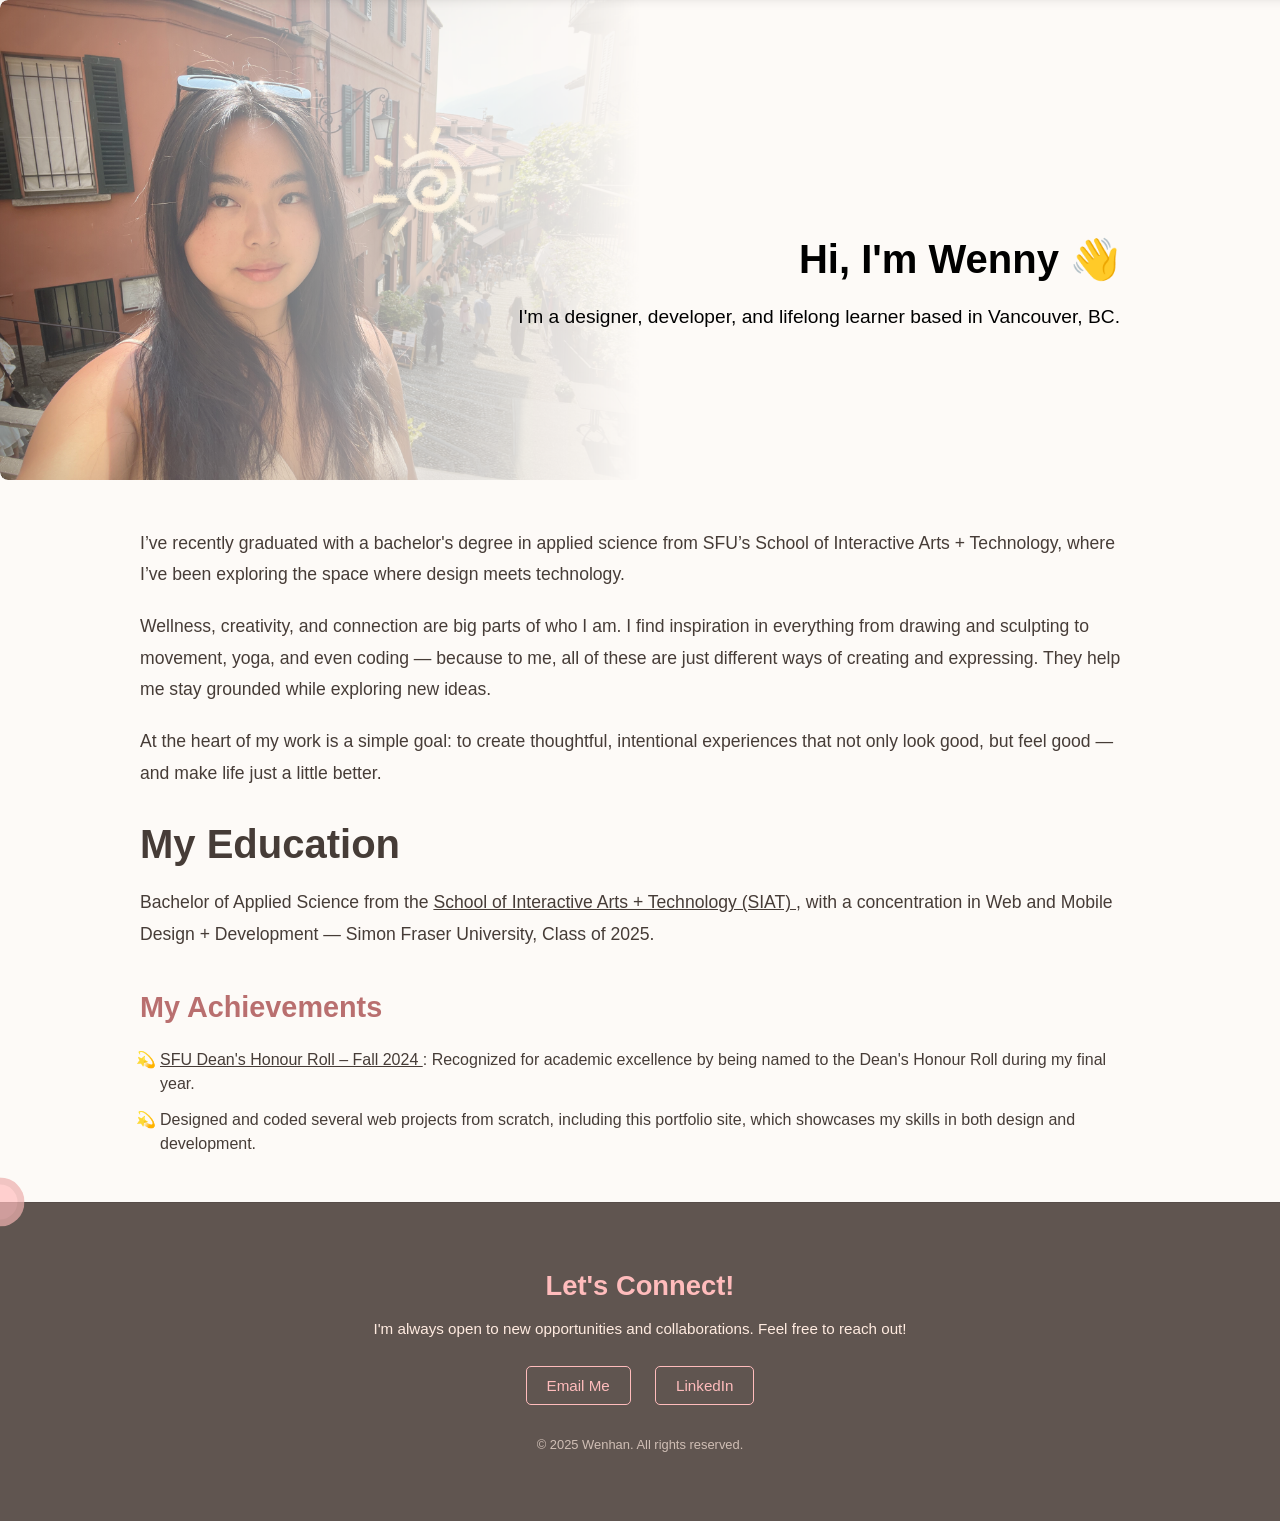
==== about.html @ f02eb731 "Update about.html" ====
<!DOCTYPE html>
<html lang="en">
<head>
    <meta charset="UTF-8">
    <meta name="viewport" content="width=device-width, initial-scale=1.0">
    <title>About Me</title>
    <link rel="stylesheet" href="styles.css">
</head>
<body>
    <header id="main-header">
        <nav>
            <ul>
                <li><a href="index.html">Home</a></li>
                <li><a href="index.html#creative-projects">Creative + UX</a></li>
                <li><a href="index.html#technical-projects">Dev + AI</a></li>
                <li><a href="about.html">About</a></li>
            </ul>
        </nav>
    </header>
<div class="about-header">
            <!-- <div class="about-photo">
                <img src="images/about1.png" alt="Wenny's Photo" class="profile-photo">
            </div> -->

            <div class="slideshow">
                <img src="images/about1.png" alt="Slide 1" class="active" />
                <img src="images/about2.jpg" alt="Slide 2" />
                <img src="images/about5.png" alt="Slide 3" />
                <img src="images/about3.jpg" alt="Slide 4" />
                <img src="images/about4.jpg" alt="Slide 5" />
                <img src="images/about6.jpg" alt="Slide 6" />
                <img src="images/about7.jpg" alt="Slide 7" />
                <img src="images/about8.jpg" alt="Slide 8" />
                <img src="images/aboutImg1.jpg" alt="Slide 9" />

            </div>

        <div class="about-intro">
            <h1>Hi, I'm Wenny 👋</h1>
            <p>
                I'm a designer, developer, and lifelong learner based in Vancouver, BC.
            </p>
        </div>

        </div>








    <section class="about-section">
        

        
  <div class="about-container">
    
    
    <p>
      I’ve recently graduated with a bachelor's degree in applied science from SFU’s School of Interactive Arts + Technology, where I’ve been exploring the space where design meets technology.
    </p>

    <p>
      Wellness, creativity, and connection are big parts of who I am. I find inspiration in everything from drawing and sculpting to movement, yoga, and even coding — because to me, all of these are just different ways of creating and expressing. They help me stay grounded while exploring new ideas.
    </p>

    <p>
      At the heart of my work is a simple goal: to create thoughtful, intentional experiences that not only look good, but feel good — and make life just a little better.
    </p>
  </div>
  
  <div class="about-container">
    <h1>My Education</h1>
    <p>Bachelor of Applied Science from the 
        <a href="https://www.sfu.ca/siat.html" target="_blank">
            School of Interactive Arts + Technology (SIAT)
        </a>, with a concentration in Web and Mobile Design + Development — 
        Simon Fraser University, Class of 2025.
    </p>

    <h2>My Achievements</h2>
    <ul>
        <li>
            <a href="https://www.sfu.ca/students/honour-rolls/deans-honour-roll/fall-2024.html" target="_blank">
                SFU Dean's Honour Roll – Fall 2024
            </a>: 
            Recognized for academic excellence by being named to the Dean's Honour Roll during my final year.
        </li>
    
    <li>
         Designed and coded several web projects from scratch, including this portfolio site, which showcases my skills in both design and development.
    </li>
    </ul>
</div>
</section>


    <div id="circularcursor"></div>


<script>
  document.addEventListener('DOMContentLoaded', () => {
    const slides = document.querySelectorAll('.slideshow img');
    let current = 0;

    function showSlide(index) {
      slides.forEach((slide, i) => {
        slide.classList.toggle('active', i === index);
      });
    }

    function nextSlide() {
      current = (current + 1) % slides.length;
      showSlide(current);
    }

    showSlide(current);
    setInterval(nextSlide, 3000);
  });
</script>


    <script src="script.js"></script>


    
</body>

<footer id="contact"> <div class="footer-content">
            <h3>Let's Connect!</h3>
            <p>I'm always open to new opportunities and collaborations. Feel free to reach out!</p>
            <div class="contact-links">
                <a href="https://mail.google.com/mail/?view=cm&to=wenhanmiao3@gmail.com" class="footer-link" target="_blank">Email Me</a>
                <a href="https://www.linkedin.com/in/w3nhan/" target="_blank" class="footer-link">LinkedIn</a>
                </div>
            <p class="copyright">&copy; 2025 Wenhan. All rights reserved.</p>
        </div>
    </footer>

    <script src="script.js"></script>

    
</body>
</html>
---- styles.css ----
/* styles.css */

/* Global Styles     */


body {
  margin: 0;
  /* cursor: url('customComp/Normal1.cur'), auto; -  Commented out custom cursor */
  cursor: none; /* Hides default cursor */
  background-color: #fdfaf7;
  font-family: 'Inter', sans-serif;
  
}

a {
  color: rgb(255, 188, 188);
  text-decoration: none; 
  transition: color 0.1s ease-in-out; 
}

a:hover {
  text-decoration: none; 
  cursor: none; 
}

/* Header & Navigation     */


header {
  background-color: rgba(96, 85, 80, 0.8);
  color: rgb(255, 188, 188);
  padding: 16px;
  position: fixed;
  top: -80px; /* Initially hidden above the viewport */
  left: 0;
  width: 100%;
  z-index: 10;
  transition: top 0.3s ease-in-out, background-color 0.3s ease-in-out; 
  box-shadow: 0 4px 15px rgba(0, 0, 0, 0.3); 
  z-index: 5000;
}

header:hover {
  background-color: rgb(96, 85, 80);
}

.nav-visible {
  top: 0; /* Show the nav */
}

nav ul {
  list-style: none;
  padding: 0;
  margin: 0;
  display: flex;
  justify-content: center;
  align-items: center; 
  flex-wrap: wrap; 
}

nav ul li {
  margin: 0 15px; /* Adjust spacing between items */
}

nav ul li a {
  color: inherit; /* Inherit color from header */
  font-weight: 500; 
  font-size: 1.1em; 
  padding: 8px 12px;
  border-radius: 5px;
  transition: color 0.3s ease-in-out, background-color 0.3s ease-in-out, transform 0.2s ease-out; /* Smooth transition for hover effects */
  display: block; /* Make the whole area clickable */
}

nav ul li a:hover {
  color: rgb(255, 235, 224);
  transform: translateY(-2px); /* Slight lift effect */
}


/* Custom Cursor     */


#circularcursor {
  background-color: rgba(255, 188, 188, 0.7);
  border: 7px solid rgba(99, 78, 69, 0.085);
  height: 35px;
  width: 35px;
  border-radius: 50%;
  position: fixed;
  z-index: 9999;
  pointer-events: none; /* Ensures the cursor doesn't interfere with clicks */
  transform: translate(-50%, -50%); /* Center the cursor */
  transition: width 0.1s ease-out, height 0.1s ease-out, border-color 0.1s ease-out; /* Smooth transition for hover effects */
}


/* Profile Image Section   */

.profile-image-container {
  position: relative;
  width: auto;
  max-width: 650px;
  height: 560px;
  overflow: hidden;
  margin: auto;
  opacity: 0; /* Initially hidden */
  animation: fadeIn 1s ease-out 0.5s forwards; /* Apply fade-in animation */
}

@keyframes fadeIn {
  to {
    opacity: 1;
  }
}

.profile-image,
.profile-image-left,
.profile-image-right {
  position: absolute;
  top: 0; /* Anchor to the top */
  left: 0;
  width: 100%;
  height: auto;
  pointer-events: none;
  transition: opacity 0.2s ease-in-out; /* Slight transition for smoothness */
}

.profile-image {
  opacity: 1; /* Initially visible */
  z-index: 2;
  bottom: auto; /* Override any bottom positioning */
}

.profile-image-left,
.profile-image-right {
  opacity: 0; /* Initially hidden */
  z-index: 3; /* Above the main image */
}



/* Swap image on hover of .hand-left/right */
.hand-left:hover + .profile-image-left,
.hand-right:hover + .profile-image-right {
  opacity: 1; /* Fade in the swapped image */
}

.hand-left:hover ~ .profile-image,
.hand-right:hover ~ .profile-image {
  opacity: 0; /* Fade out the original image */
}


/* Background Overlay    */


.background-overlay {
  position: relative; /* instead of absolute */
  width: 100%;
  min-height: 100vh; /* this ensures it's at least full height of screen */
  background: radial-gradient(circle at center, rgb(255, 235, 224), rgb(248, 245, 242));
  z-index: 1;
  padding-top: 3rem;
  padding-bottom: 3rem;
}


.hand-left,
.hand-right {
  position: absolute;
  width: 26%; 
  height: auto;
  aspect-ratio: 1 / 1; 
  cursor: pointer;
  z-index: 3;
}

.hand-left {
  left: 15%;
  top: 55%; 
}

.hand-right {
  left: 62%; 
  top: 55%; 
}

/* Make entire hand areas clickable */
.hand-left a,
.hand-right a {
  display: block;
  width: 100%;
  height: 100%;
  text-decoration: none;
  color: transparent;
  z-index: 5;
  position: relative;
  /* cursor: url('customComp/unnamed.cur'), auto; - Commented out custom cursor */
}

/* Hand Glow Effects    */


/* Keyframes for the subtle pulse animation */
@keyframes pulse-cue-animation {
    0% {
        transform: scale(0.8);
        opacity: 0; /* Start slightly visible */
        background-color: rgb(70, 60, 55); /*darker colour transition to give more of a visual depth */

    }
    50% {
        transform: scale(1.3); /* larger */
        opacity: 0.85; /* More visible */
        background-color: #ebe6c3;
    }
    100% {
        transform: scale(1);
        opacity: 0;
        background-color: rgb(70, 60, 55);

    }
}

.hand-left-glow-front,
.hand-right-glow-front {
    opacity: 0; 
    transition: opacity 0.3s ease-in-out, transform 0.2s ease; 
}

.hand-left-glow-front.pulse-cue,
.hand-right-glow-front.pulse-cue {
    animation: pulse-cue-animation 2.5s infinite ease-in-out; /* Apply the animation */
}

.hand-left:hover ~ .hand-left-glow-front,
.hand-right:hover ~ .hand-right-glow-front {
    opacity: 1; 
    animation: none; 
    transform: scale(1); /* Reset scale from animation */
}

/* Ensure animation is disabled on small screens */
@media (max-width: 630px) {
    .hand-left-glow-front,
    .hand-right-glow-front {
        animation: none !important; /* Disable animation */
        opacity: 0 !important; 
    }
}

.hand-left-glow-back,
.hand-left-glow-front,
.hand-right-glow-back,
.hand-right-glow-front {
  position: absolute;
  border-radius: 50%;
  opacity: 0;
  transition: opacity 0.3s ease-in-out;
  pointer-events: none;
}

.hand-left-glow-back {
  left: calc(15% - 4%);
  top: calc(52% - 4%); 
  width: 44%;
  height: 44%; 
  background-color: rgba(255, 223, 223, 0.386);
  filter: blur(calc(24vw / 16)); 
  z-index: 0;
}

.hand-left-glow-front {
  left: 25%;
  top: 62%;
  width: 16%; 
  height: 16%;
  background-color: rgb(255, 252, 241);
  filter: blur(calc(50vw / 20)); 
  z-index: 4;
}

.hand-right-glow-back {
  left: calc(52% - 4%); 
  top: calc(52% - 4%);
  width: 44%; 
  height: 44%; 
  background-color: rgba(255, 253, 130, 0.386);
  filter: blur(calc(24vw / 16)); 
  z-index: 0;
}

.hand-right-glow-front {
  left: 62%;
  top: 62%;
  width: 16%; /* Percentage of container width */
  height: 16%; /* Percentage of container width */
  background-color:rgb(255, 252, 241);
  filter: blur(calc(50vw / 20)); /* Scale blur with viewport width */
  z-index: 4;
}



/* Show glow on hover */
.hand-left:hover ~ .hand-left-glow-back,
.hand-left:hover ~ .hand-left-glow-front,
.hand-right:hover ~ .hand-right-glow-back,
.hand-right:hover ~ .hand-right-glow-front {
  opacity: 1;
}

/* Disable hover effects on smaller screens */
@media (max-width: 630px) {

  .hand-left:hover ~ .hand-left-glow-back,
  .hand-left:hover ~ .hand-left-glow-front,
  .hand-right:hover ~ .hand-right-glow-back,
  .hand-right:hover ~ .hand-right-glow-front {
    opacity: 0 !important;
    pointer-events: none !important;
  }

  .hand-left a,
  .hand-right a {
    display: none !important;
  }

  .hand-left,
  .hand-right {
    display: none !important;
  }

  .profile-image-left,
  .profile-image-right {
    display: none !important;
  }
}


/* Intro Text & Content  */


.intro-text {
  font-size: 1.5rem;
  text-align: center;
  margin: 20px;
  color: rgb(120, 107, 100);
}

.intro-text a {
  color:  rgb(120, 107, 100);
  transition: color 0.3s ease, text-shadow 0.3s ease;
}

.intro-text a:hover {
  color: rgb(96, 85, 80);
    text-shadow: rgba(150, 135, 128, 0.471) 0px -10px, rgb(255, 241, 173) 0px 0px 5px;

}

.dev-link {
  transition: color 0.3s ease, text-shadow 0.3s ease;
}

.dev-link.hovered {
    color:rgb(96, 85, 80);

    text-shadow: rgba(150, 135, 128, 0.471) 0px -10px, rgb(255, 241, 173) 0px 0px 5px;


}


.container {
  padding: 20px;
  line-height: 1.6;
}


/* Skills Section      */


.skills-section {
  padding: 40px 0;
  text-align: center;
  background-color: rgb(248, 245, 242);
  color: rgb(96, 85, 80);
  overflow: hidden;
  border-top: 1px solid rgba(0, 0, 0, 0.1);
  border-bottom: 1px solid rgba(0, 0, 0, 0.1);
}

.skills-section h3 {
  font-size: 2em;
  margin-bottom: 30px;
}

.skills-section p {
  font-size: 1.2em;
  padding: 20px;
}

.skills-carousel-container {
  width: 100%;
  overflow: hidden; /* hide anything outside the container */
  white-space: nowrap;
  position: relative;
  padding: 20px 0;
}

.skills-carousel-track {
  display: inline-block;
  animation: scrollSkills 60s linear infinite;
}

.skill-item {
  display: inline-block;
  background-color: rgba(255, 188, 188, 0.3);
  color: rgb(96, 85, 80);
  padding: 10px 20px;
  margin: 0 10px;
  border-radius: 25px;
  font-size: 1.1em;
  font-weight: bold;
  box-shadow: 0 2px 5px rgba(70, 60, 55, 0.5);
}

/* Keyframe animation for scrolling */
@keyframes scrollSkills {
  0% {
    transform: translateX(0);
  }

  100% {
    transform: translateX(-50%);
  }
}


/* -------------------- */
/* Creative Projects */
/* Projects Section */

.header-row {
  display: flex;
  align-items: center;
  justify-content: center;
  gap: 1rem; /* Space between image/h2/image */
  margin-bottom: 10px;
}

#creative-projects {
    padding: 40px 20px; 
    text-align: center; 
    position: relative; 
    overflow: hidden; 
        background: linear-gradient(to bottom, rgb(248, 245, 242), rgba(255, 235, 224, 0.2));

}

.creative-header {
    margin-bottom: 60px;
    text-align: center;
    margin: 2rem auto;

}

.creative-header h2 {
    display: flex;
    align-items: center;
    justify-content: center;
    gap: 1rem; /* space between items */
    font-size: 2.8em;
    color: rgb(219, 132, 132); 
    /* text-shadow: rgba(255, 188, 188, 0.332) 0px 5px, rgb(255, 241, 173) 0px 0px 5px; */

    margin-bottom: 10px;

}

.bubble-left,
.bubble-right {
  width: 10rem; /* Adjust size as needed */
  height: auto;
}

.creative-header p {
    font-size: 1.2em;
    color: rgb(150, 135, 128);
    line-height: 1.5;
}


#technical-projects {
    padding: 40px 20px; 
    text-align: center; 
    position: relative; 
    overflow: hidden; 
    background: linear-gradient(to bottom,rgba(255, 235, 224, 0.2), rgb(248, 245, 242));

}


.project-list {
    max-width: 1200px;
    margin: 0 auto; /* Center the project list */
}

.project-item {
    display: flex; 
    flex-direction: row; 
    align-items: center; 
    background-color: rgba(253, 250, 247, 0.7);
    border-radius: 10px;
    padding: 30px;
    margin-bottom: 60px; 
    box-shadow: 0 5px 15px rgba(70, 60, 55, 0.221);
}


.project-image-wrapper {
    flex: 1;
    margin-right: 40px; 
    border-radius: 8px;
    overflow: hidden; 
    box-shadow: 0 2px 10px rgba(70, 60, 55, 0.221);
}

.project-screenshot {
    width: 100%;
    height: auto;
    display: block;
}

.project-details {
    flex: 1; 
    text-align: left;
}

.project-details h3 {
    font-size: 2em;
    color: rgb(96, 85, 80); 
    margin-top: 0;
    margin-bottom: 15px;
}

.project-tags {
    margin-bottom: 20px;
    font-size: 0.9em;
    font-weight:600;
}

.project-tags span {
    display: inline-block;
    background-color: rgba(255, 188, 188, 0.367); /* Light pink background for tags */
    color: rgb(96, 85, 80);
    padding: 6px 12px;
    border-radius: 25px;
    margin-right: 8px;
    margin-bottom: 8px; 
    box-shadow: 0 2px 2px rgba(70, 60, 55, 0.4);
}

.project-details p {
    font-size: 1em;
    line-height: 1.7;
    margin-bottom: 20px;
    color: rgb(70, 60, 55);
}

.view-project-button {
    display: inline-block;
    background-color:rgba(96, 85, 80, 0.763) ; 
    color: white;
    padding: 12px 25px;
    border-radius: 5px;
    text-decoration: none;
    font-weight: bold;
    transition: background-color 0.3s ease, transform 0.2s ease;
}

.view-project-button:hover {
    background-color: rgb(96, 85, 80); /* Slightly darker on hover */
    transform: translateY(-2px); /* Slight lift */
}

.view-project-button a:hover {
    color: rgb(255, 235, 224); /* Lighter text on hover */
}


@media (max-width: 992px) {
    .project-item {
        flex-direction: column; /* image and details vertically */
    }

    .project-image-wrapper {
        margin-right: 0;
        margin-bottom: 30px; 
        width: 100%; 
    }

    .project-details {
        text-align: center; 
    }

    .project-details h3 {
        font-size: 1.8em;
    }
}

@media (max-width: 768px) {

  .bubble-left,
  .bubble-right {
    display: none;
  }

    .projects-section {
        padding: 60px 15px;
    }

    .projects-header h2 {
        font-size: 2.2em;
    }

    .projects-header p {
        font-size: 1em;
    }

    .project-item {
        padding: 20px;
    }

    .project-details h3 {
        font-size: 1.6em;
            
    }

    .project-tags span {
        padding: 4px 8px;
        font-size: 0.8em;
        font-weight:normal;
    }

    .view-project-button {
        padding: 10px 20px;
        font-size: 0.9em;
    }
}

/* -------------------- */
/* Footer Styles        */
/* -------------------- */

footer {
    background-color: rgb(96, 85, 80);
    color: rgb(255, 235, 224);
    padding: 40px 20px;
    text-align: center;
    font-size: 0.95em;
    border-top: 1px solid rgba(0, 0, 0, 0.1);
}

.footer-content {
    max-width: 960px;
    margin: 0 auto; /* Center content within the footer */
}

footer h3 {
    color: rgb(255, 188, 188);
    font-size: 1.8em;
    margin-bottom: 15px;
}

footer p {
    margin-bottom: 25px;
    line-height: 1.6;
}

.contact-links {
    margin-bottom: 30px;
}

.contact-links .footer-link {
    display: inline-block; 
    color: rgb(255, 188, 188);
    text-decoration: none;
    padding: 10px 20px;
    margin: 0 10px;
    border: 1px solid rgb(255, 188, 188);
    border-radius: 5px;
    transition: background-color 0.3s ease, color 0.3s ease, transform 0.2s ease;
}

.contact-links .footer-link:hover {
    background-color: rgb(255, 188, 188);
    color: rgb(96, 85, 80);
    transform: translateY(-2px);
}

.copyright {
    margin-top: 30px;
    font-size: 0.85em;
    color: rgba(255, 235, 224, 0.7);
}

/* Responsive adjustments for footer */
@media (max-width: 630px) {
    .contact-links .footer-link {
        display: block; /* Stack links vertically on smaller screens */
        margin: 10px auto;
        width: 80%; 
    }
}




/* E-learning Module Design Page Styles */

.project-detail-page {
    background: radial-gradient(circle at center, rgb(255, 235, 224), rgb(248, 245, 242));
    min-height: 100vh;
}

/* Project Hero Section */
.project-hero {
    text-align: center;
    padding: 60px 20px;
    background-color: rgba(96, 85, 80, 0.05); /* Very light background for this section */
    margin-bottom: 40px;
    border-bottom: 1px solid rgba(0,0,0,0.1);
}

.project-hero h1 {
    font-size: 3em;
    color: rgb(96, 85, 80);
    margin-bottom: 10px;
}

.project-hero .subtitle {
    font-size: 1.3em;
    color: rgb(120, 107, 100);
    margin-bottom: 25px;
}

.project-meta {
    font-size: 0.9em;
    color: rgb(150, 135, 128);
    margin-bottom: 40px;
    display: flex;
    justify-content: center;
    flex-wrap: wrap; 
    gap: 15px; 
}

.project-meta span {
    white-space: nowrap; 
}

/* Module Launch Wrapper (Image + Text Button) */
.module-launch-wrapper {
    display: inline-block;
    position: relative;
    border-radius: 10px;
    overflow: hidden;
    box-shadow: 0 5px 20px rgba(0, 0, 0, 0.2);
    transition: transform 0.3s ease, box-shadow 0.3s ease;
    max-width: 900px; 
    width: 100%;
}

.module-launch-wrapper:hover {
    transform: translateY(-5px);
    box-shadow: 0 8px 30px rgba(0, 0, 0, 0.3);
}

.launch-module-button {
    display: block;
    text-decoration: none;
    position: relative;
    color: white; 
}

.module-preview-img {
    width: 100%;
    height: auto;
    display: block;
    filter: brightness(0.8); /* Slightly darken image for text contrast */
    transition: filter 0.3s ease;
}

.launch-module-button:hover .module-preview-img {
    filter: brightness(0.6); /* Darken more on hover */
}

.launch-text {
    position: absolute;
    top: 50%;
    left: 50%;
    transform: translate(-50%, -50%);
    font-size: 1.5em;
    font-weight: bold;
    color: white;
    background-color: rgba(96, 85, 80, 0.7); 
    padding: 15px 30px;
    border-radius: 8px;
    opacity: 0; /* Hidden by default */
    transition: opacity 0.3s ease, background-color 0.3s ease;
    text-shadow: 0 2px 5px rgba(0, 0, 0, 0.5); 
    white-space: nowrap; /* Prevent text wrapping */
}

.launch-module-button:hover .launch-text {
    opacity: 1; /* Show on hover */
    background-color: rgb(96, 85, 80); 
}



/* Project Content Sections */
.project-content {
    max-width: 900px; /* Constrain content width */
    margin: 0 auto; /* Center content */
    padding: 20px;
}

.content-text-block {
    background-color: #ffffff; /* White background for text blocks */
    padding: 30px;
    border-radius: 8px;
    margin-bottom: 40px;
    box-shadow: 0 2px 10px rgba(0, 0, 0, 0.08);
    line-height: 1.7;
}

.content-text-block h2 {
    font-size: 2em;
    color: rgb(96, 85, 80);
    margin-top: 0;
    margin-bottom: 15px;
    border-bottom: 2px solid rgba(96, 85, 80, 0.2); /* Subtle underline */
    padding-bottom: 10px;
}

.content-text-block p {
    font-size: 1em;
    margin-bottom: 15px;
    color: rgb(96, 85, 80);
}

.content-text-block ul {
    list-style: disc;
    padding-left: 25px;
    margin-bottom: 15px;
}

.content-text-block ul li {
    margin-bottom: 8px;
    color: rgb(96, 85, 80);
}

.content-text-block ul li strong {
    color: rgb(70, 60, 55); /* Make strong text stand out */
}


.content-image {
    margin: 40px auto; /* Center image and add vertical spacing */
    max-width: 700px; /* Limit image width to prevent it from being too wide */
    text-align: center; /* Center caption text */
    background-color: #f8f8f8; /* Light background for image container */
    border-radius: 8px;
    padding: 15px;
    box-shadow: 0 4px 15px rgba(0, 0, 0, 0.1);
}

.content-image img {
    max-width: 100%; /* Ensure image fits within its container */
    height: auto; /* Maintain aspect ratio */
    display: block; /* Remove extra space below image */
    border-radius: 5px; /* Slightly rounded corners for the image itself */
    margin: 0 auto 15px auto; /* Center image and add space below it */
}

.content-image .caption {
    font-size: 0.9em;
    color: #666;
    margin-top: 10px; /* Space above caption */
    line-height: 1.4;
}

.module-launch-wrapper .caption {
    font-size: 0.9em;
    color: #666;
    margin-top: 10px; 
    line-height: 1.4;
    text-align: center; 
}

/* Responsive Adjustments for Project Detail Page */
@media (max-width: 768px) {

    .project-hero {
        padding: 40px 15px;
    }

    .project-hero h1 {
        font-size: 2.2em;
    }

    .project-hero .subtitle {
        font-size: 1.1em;
    }

    .project-meta {
        flex-direction: column;
        gap: 8px;
        margin-bottom: 30px;
    }

    .module-launch-wrapper {
        box-shadow: 0 3px 15px rgba(0, 0, 0, 0.2); /* Smaller shadow */
    }

    .launch-text {
        font-size: 1.2em;
        padding: 10px 20px;
    }

    .project-content {
        padding: 15px;
    }

    .content-text-block {
        padding: 25px;
        margin-bottom: 30px;
    }

    .content-text-block h2 {
        font-size: 1.8em;
    }

    .content-text-block p,
    .content-text-block ul li {
        font-size: 0.95em;
    }

        .content-image {
        margin: 30px auto;
        padding: 10px;
    }

    .content-image .caption {
        font-size: 0.85em;
    }

}

/* making the whole project box clickable */

.clickable-project {
    transition: box-shadow 0.2s ease, transform 0.2s ease;
}

.clickable-project:hover {
    box-shadow: 0 8px 20px rgba(70, 60, 55, 0.3);
    transform:scale(1.01);
}


/* about page */
.about-section {

  padding: 30px 30px;
  color: #463c37;
  max-width: 1000px;
  margin: 0 auto;
  font-family: 'Inter', sans-serif;
}

.about-header {
  display: flex;
  align-items: center;    
  gap: 2rem;            
  margin: 0 auto;
}

.about-photo {
  flex: 1;                
  display: flex;
  justify-content: center; 
}

.profile-photo {
  max-width: 100%;
  height: auto;
  border-radius: 10px;
  object-fit: cover;
}

.about-intro {
  flex: 1;                  /* text takes up half */
  text-align: right; 
  z-index: 1000;
  padding-right: 10rem;
  padding-top: 5rem;
}

.about-intro h1 {
  font-size: 2.5rem;
  margin-bottom: 0.5rem;
  /* padding-right: 10rem; */

}

.about-intro p {
  font-size: 1.2rem;
  line-height: 1.5;
}

.about-container h1 {
  font-size: 2.5em;
  margin-bottom: 20px;
}

.about-container h2 {
  font-size: 1.8em;
  margin-top: 40px;
  color: #b96f6f;
}


.about-container p {
  font-size: 1.1em;
  line-height: 1.8;
  margin-bottom: 20px;
}
.about-container a {
  text-decoration: underline;
  color: #463c37;

}

.about-container a:hover {
  color: rgb(219, 132, 132);
  text-decoration: none;
}
.about-section img {
  width: 100%;
  display: block;
  margin: 0 auto 40px;
  border-radius: 20px;
  box-shadow: 0 8px 20px rgba(0,0,0,0.1);
}
.about-container ul {
  list-style-type: "💫 ";
  padding-left: 20px;
  line-height: 1.5rem;
  
}

.about-container ul li {
  margin-bottom: 12px;
}

.about-container ul li a {
  color: #463c37;
  text-decoration: underline;
}

.about-container ul li a:hover {
  color: rgb(219, 132, 132);
  text-decoration: none;
}


.slideshow {
  position: relative;
  text-align: center;
  max-width: 30rem;
  margin: 0 auto;
  height: 30rem; 
  z-index: -1;
}


.slideshow img {
  max-width: 40rem;
  border-radius: 0.5rem;
  position: absolute;
  top: 0;           /* position all images at the same place */
  left: 50%;
  opacity: 0;
  transition: opacity 1s ease-in-out;

  /* Right side fade */
  -webkit-mask-image: linear-gradient(to left, transparent, black);
  mask-image: linear-gradient(to left, transparent, black);
}

.slideshow img.active {
  opacity: 1;
  /* don't change position or transform here */
}
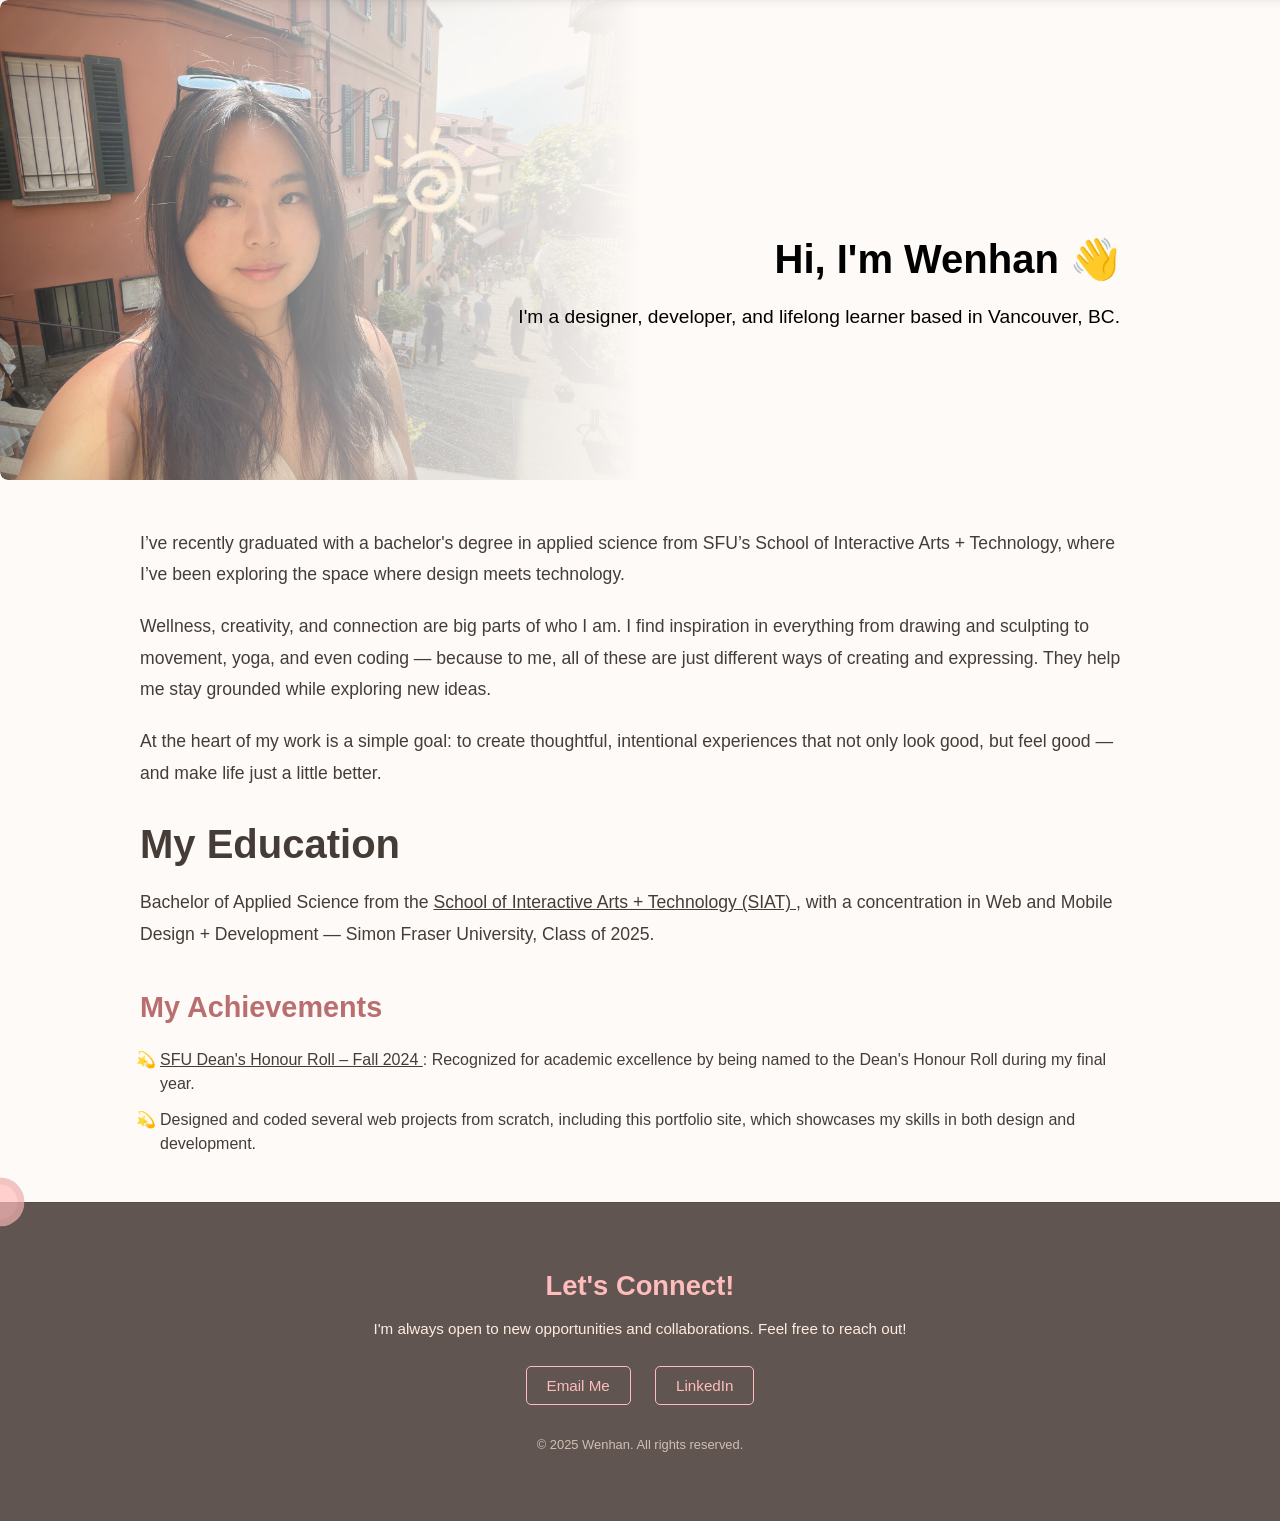
==== commit 91a190bc: "Update about.html" ====
--- a/about.html
+++ b/about.html
@@ -36,7 +36,7 @@
             </div>
 
         <div class="about-intro">
-            <h1>Hi, I'm Wenny 👋</h1>
+            <h1>Hi, I'm Wenhan 👋</h1>
             <p>
                 I'm a designer, developer, and lifelong learner based in Vancouver, BC.
             </p>
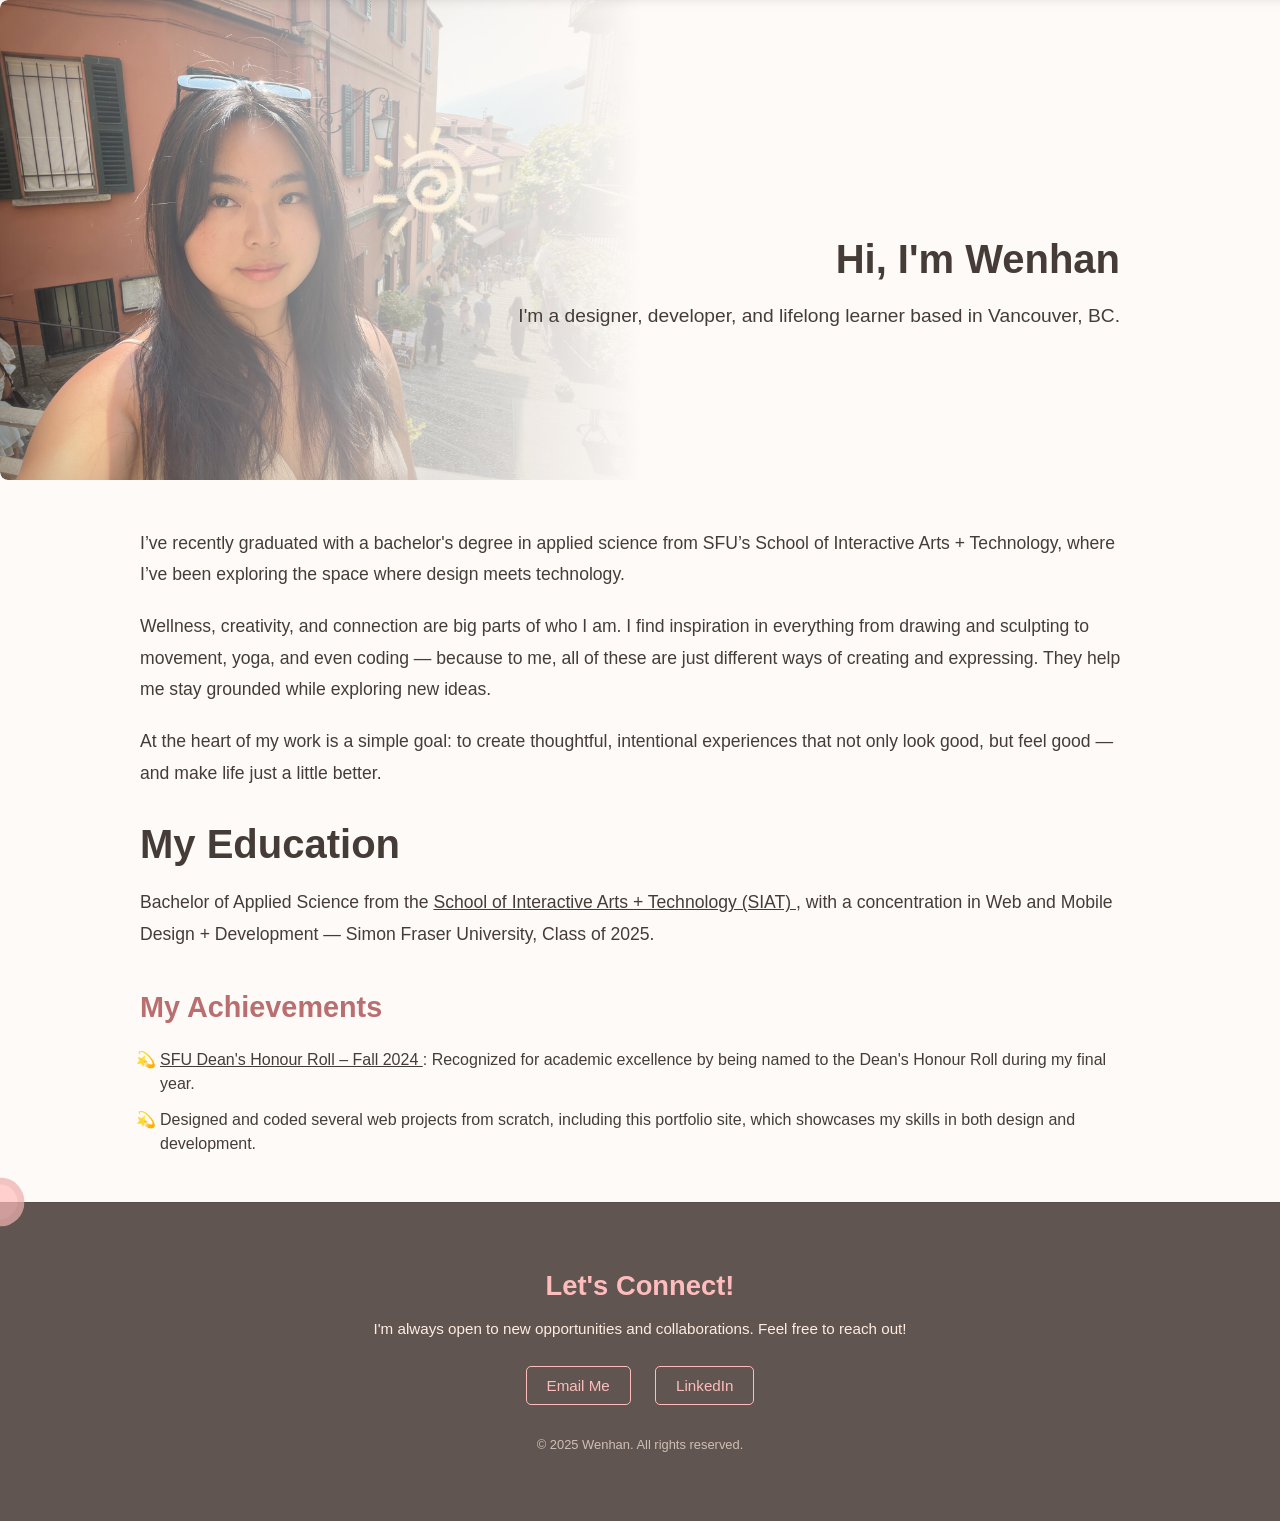
==== commit 6283434c: "changing the icon" ====
--- a/about.html
+++ b/about.html
@@ -36,7 +36,7 @@
             </div>
 
         <div class="about-intro">
-            <h1>Hi, I'm Wenhan 👋</h1>
+            <h1>Hi, I'm Wenhan</h1>
             <p>
                 I'm a designer, developer, and lifelong learner based in Vancouver, BC.
             </p>
--- a/styles.css
+++ b/styles.css
@@ -1013,6 +1013,7 @@
 .about-intro h1 {
   font-size: 2.5rem;
   margin-bottom: 0.5rem;
+  color: rgb(70, 60, 55);
   /* padding-right: 10rem; */
 
 }
@@ -1020,11 +1021,13 @@
 .about-intro p {
   font-size: 1.2rem;
   line-height: 1.5;
+  color: rgb(70, 60, 55);
 }
 
 .about-container h1 {
   font-size: 2.5em;
   margin-bottom: 20px;
+  color: rgb(70, 60, 55);
 }
 
 .about-container h2 {
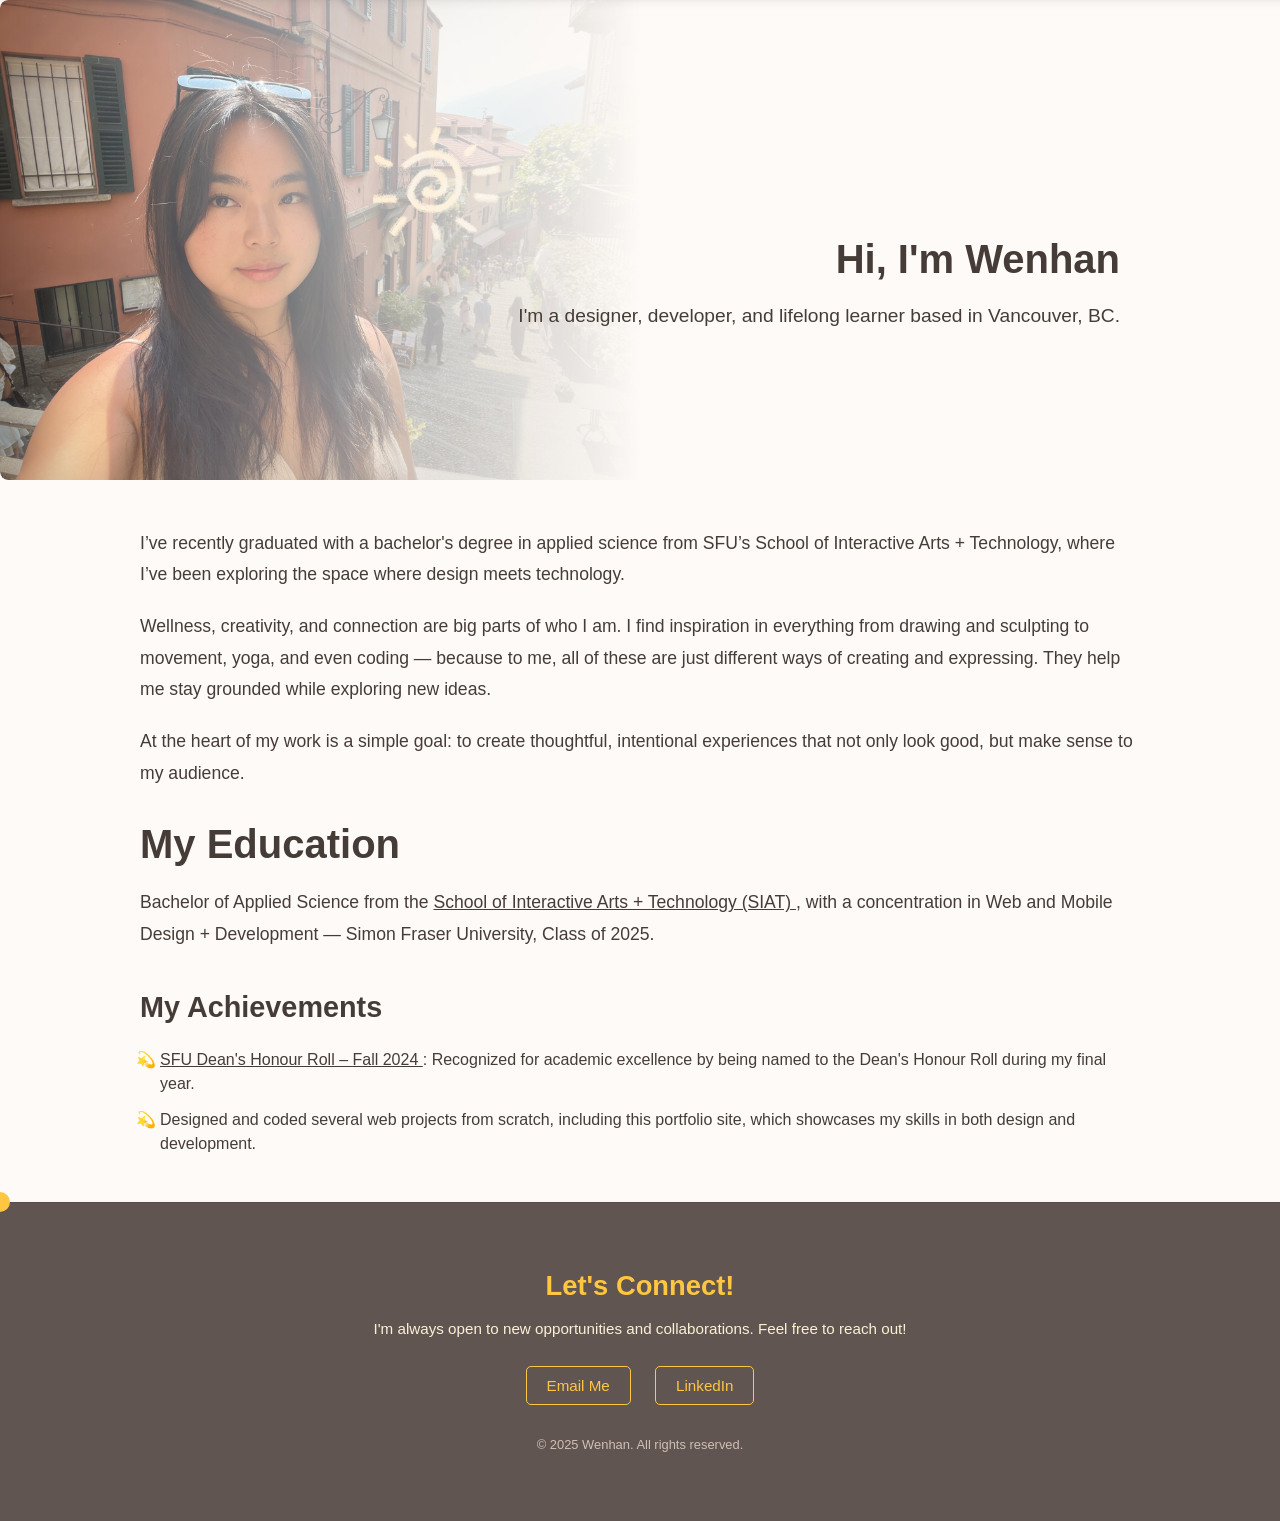
==== commit 0072e0b3: "less corny about me" ====
--- a/about.html
+++ b/about.html
@@ -5,6 +5,8 @@
     <meta name="viewport" content="width=device-width, initial-scale=1.0">
     <title>About Me</title>
     <link rel="stylesheet" href="styles.css">
+        <link rel="icon" href="images/favicon-32x32.png" type="image/x-icon">
+
 </head>
 <body>
     <header id="main-header">
@@ -67,7 +69,7 @@
     </p>
 
     <p>
-      At the heart of my work is a simple goal: to create thoughtful, intentional experiences that not only look good, but feel good — and make life just a little better.
+      At the heart of my work is a simple goal: to create thoughtful, intentional experiences that not only look good, but make sense to my audience. 
     </p>
   </div>
   
--- a/styles.css
+++ b/styles.css
@@ -13,7 +13,7 @@
 }
 
 a {
-  color: rgb(255, 188, 188);
+  color: rgb(70, 60, 55);
   text-decoration: none; 
   transition: color 0.1s ease-in-out; 
 }
@@ -28,7 +28,7 @@
 
 header {
   background-color: rgba(96, 85, 80, 0.8);
-  color: rgb(255, 188, 188);
+  color:rgb(251, 240, 213);
   padding: 16px;
   position: fixed;
   top: -80px; /* Initially hidden above the viewport */
@@ -73,25 +73,31 @@
 }
 
 nav ul li a:hover {
-  color: rgb(255, 235, 224);
+  color: rgb(255, 242, 242);
   transform: translateY(-2px); /* Slight lift effect */
 }
 
 
-/* Custom Cursor     */
+/* Custom Cursor, responsive when hovered on clickable elements*/
 
 
 #circularcursor {
-  background-color: rgba(255, 188, 188, 0.7);
-  border: 7px solid rgba(99, 78, 69, 0.085);
-  height: 35px;
-  width: 35px;
+  position: fixed;
+  width: 20px;
+  height: 20px;
+  background-color: rgb(255, 198, 65);
   border-radius: 50%;
-  position: fixed;
+  pointer-events: none;
+  transform: translate(-50%, -50%);
   z-index: 9999;
-  pointer-events: none; /* Ensures the cursor doesn't interfere with clicks */
-  transform: translate(-50%, -50%); /* Center the cursor */
-  transition: width 0.1s ease-out, height 0.1s ease-out, border-color 0.1s ease-out; /* Smooth transition for hover effects */
+  
+  /* smooth easing */
+  transition: left 0.02s ease, top 0.02s ease, transform 0.2s ease, opacity 0.2s ease;
+}
+
+#circularcursor.active {
+  transform: translate(-50%, -50%) scale(2);
+  opacity: 0.5;
 }
 
 
@@ -286,7 +292,7 @@
   top: calc(52% - 4%);
   width: 44%; 
   height: 44%; 
-  background-color: rgba(255, 253, 130, 0.386);
+  background-color: rgba(255, 230, 170, 0.386);
   filter: blur(calc(24vw / 16)); 
   z-index: 0;
 }
@@ -417,7 +423,8 @@
 
 .skill-item {
   display: inline-block;
-  background-color: rgba(255, 188, 188, 0.3);
+  background-color: rgb(251, 240, 213);
+  
   color: rgb(96, 85, 80);
   padding: 10px 20px;
   margin: 0 10px;
@@ -473,11 +480,9 @@
     justify-content: center;
     gap: 1rem; /* space between items */
     font-size: 2.8em;
-    color: rgb(219, 132, 132); 
+    color: rgb(96, 85, 80); 
     /* text-shadow: rgba(255, 188, 188, 0.332) 0px 5px, rgb(255, 241, 173) 0px 0px 5px; */
-
-    margin-bottom: 10px;
-
+    margin: 0;
 }
 
 .bubble-left,
@@ -489,7 +494,7 @@
 .creative-header p {
     font-size: 1.2em;
     color: rgb(150, 135, 128);
-    line-height: 1.5;
+    margin-top: -1rem;
 }
 
 
@@ -554,13 +559,13 @@
 
 .project-tags span {
     display: inline-block;
-    background-color: rgba(255, 188, 188, 0.367); /* Light pink background for tags */
+    background-color: rgb(251, 240, 213);
     color: rgb(96, 85, 80);
     padding: 6px 12px;
     border-radius: 25px;
     margin-right: 8px;
     margin-bottom: 8px; 
-    box-shadow: 0 2px 2px rgba(70, 60, 55, 0.4);
+    /* box-shadow: 0 2px 2px rgba(70, 60, 55, 0.4); */
 }
 
 .project-details p {
@@ -592,6 +597,19 @@
 
 
 @media (max-width: 992px) {
+
+  .creative-header h2 {
+    display: flex;
+    align-items: center;
+    justify-content: center;
+    gap: 1rem; /* space between items */
+    font-size: 2.4em;
+    
+}
+  .creative-header p {
+    font-size: 1em;
+    margin-top: 0rem;
+}
     .project-item {
         flex-direction: column; /* image and details vertically */
     }
@@ -613,6 +631,20 @@
 
 @media (max-width: 768px) {
 
+    .creative-header h2 {
+    display: flex;
+    align-items: center;
+    justify-content: center;
+    gap: 1rem; /* space between items */
+    font-size: 2em;
+    
+}
+  .creative-header p {
+    font-size: 1em;
+    margin-top: 0rem;
+}
+
+
   .bubble-left,
   .bubble-right {
     display: none;
@@ -657,7 +689,7 @@
 
 footer {
     background-color: rgb(96, 85, 80);
-    color: rgb(255, 235, 224);
+    color: rgb(251, 240, 213);
     padding: 40px 20px;
     text-align: center;
     font-size: 0.95em;
@@ -670,7 +702,7 @@
 }
 
 footer h3 {
-    color: rgb(255, 188, 188);
+    color: rgb(255, 198, 65);
     font-size: 1.8em;
     margin-bottom: 15px;
 }
@@ -686,17 +718,17 @@
 
 .contact-links .footer-link {
     display: inline-block; 
-    color: rgb(255, 188, 188);
+    color: rgb(255, 198, 65);
     text-decoration: none;
     padding: 10px 20px;
     margin: 0 10px;
-    border: 1px solid rgb(255, 188, 188);
+    border: 1px solid rgb(255, 198, 65);
     border-radius: 5px;
     transition: background-color 0.3s ease, color 0.3s ease, transform 0.2s ease;
 }
 
 .contact-links .footer-link:hover {
-    background-color: rgb(255, 188, 188);
+    background-color: rgb(255, 198, 65);
     color: rgb(96, 85, 80);
     transform: translateY(-2px);
 }
@@ -803,20 +835,14 @@
     left: 50%;
     transform: translate(-50%, -50%);
     font-size: 1.5em;
-    font-weight: bold;
-    color: white;
-    background-color: rgba(96, 85, 80, 0.7); 
-    padding: 15px 30px;
-    border-radius: 8px;
+    color: rgb(255, 252, 246);
     opacity: 0; /* Hidden by default */
-    transition: opacity 0.3s ease, background-color 0.3s ease;
-    text-shadow: 0 2px 5px rgba(0, 0, 0, 0.5); 
+    transition: opacity 0.3s ease,  0.3s ease;
     white-space: nowrap; /* Prevent text wrapping */
 }
 
 .launch-module-button:hover .launch-text {
     opacity: 1; /* Show on hover */
-    background-color: rgb(96, 85, 80); 
 }
 
 
@@ -964,6 +990,7 @@
 
 .clickable-project {
     transition: box-shadow 0.2s ease, transform 0.2s ease;
+    
 }
 
 .clickable-project:hover {
@@ -1033,7 +1060,7 @@
 .about-container h2 {
   font-size: 1.8em;
   margin-top: 40px;
-  color: #b96f6f;
+  color: rgb(70, 60, 55);
 }
 
 
@@ -1049,7 +1076,7 @@
 }
 
 .about-container a:hover {
-  color: rgb(219, 132, 132);
+  color: rgb(255, 198, 65);
   text-decoration: none;
 }
 .about-section img {
@@ -1076,7 +1103,7 @@
 }
 
 .about-container ul li a:hover {
-  color: rgb(219, 132, 132);
+  color: rgb(255, 198, 65);
   text-decoration: none;
 }
 
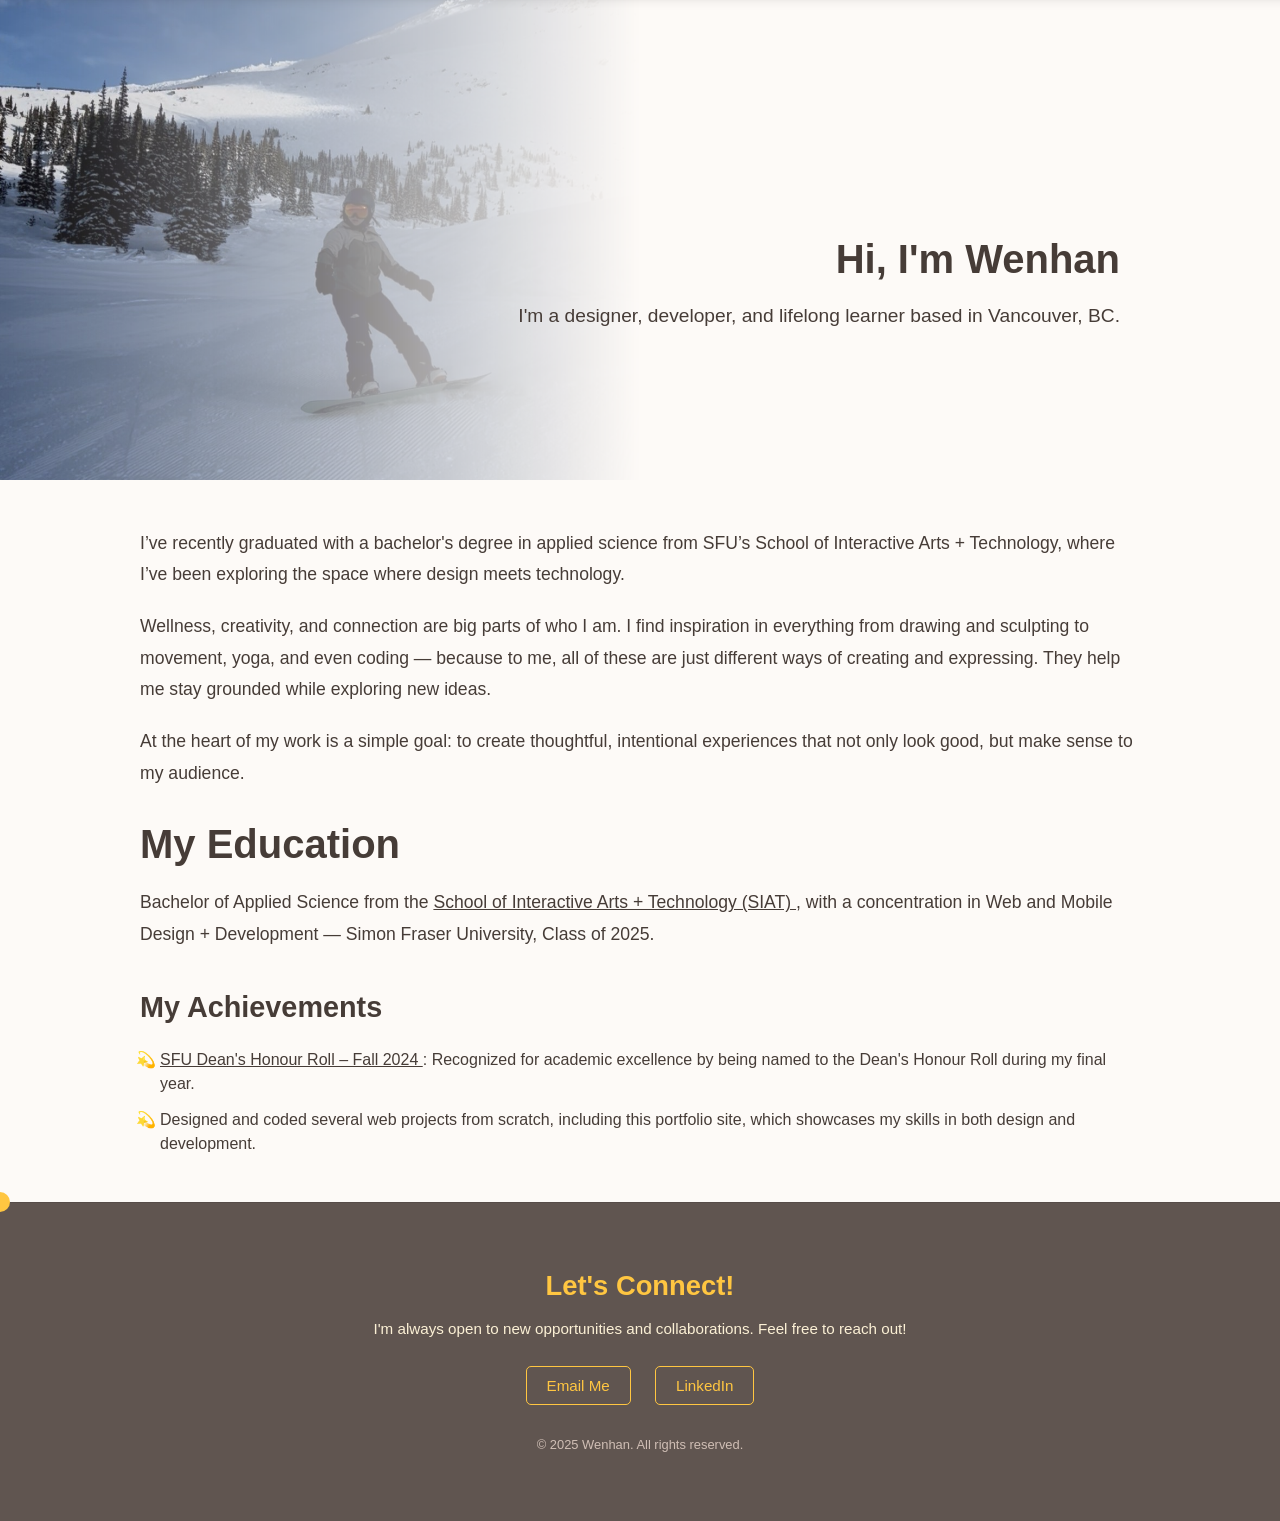
==== commit ae25cd8c: "fixing responsiveness fixing responsiveness for smaller screens, adding more photos in about me, cle" ====
--- a/about.html
+++ b/about.html
@@ -20,20 +20,20 @@
         </nav>
     </header>
 <div class="about-header">
-            <!-- <div class="about-photo">
-                <img src="images/about1.png" alt="Wenny's Photo" class="profile-photo">
-            </div> -->
 
             <div class="slideshow">
-                <img src="images/about1.png" alt="Slide 1" class="active" />
+                <img src="images/aboutImg6.jpg" alt="Slide 1" class="active" />
                 <img src="images/about2.jpg" alt="Slide 2" />
                 <img src="images/about5.png" alt="Slide 3" />
                 <img src="images/about3.jpg" alt="Slide 4" />
                 <img src="images/about4.jpg" alt="Slide 5" />
                 <img src="images/about6.jpg" alt="Slide 6" />
                 <img src="images/about7.jpg" alt="Slide 7" />
+                <img src="images/aboutImg9.jpg" alt="Slide 10" />
                 <img src="images/about8.jpg" alt="Slide 8" />
-                <img src="images/aboutImg1.jpg" alt="Slide 9" />
+                <img src="images/about.jpg" alt="Slide 9" />
+                <img src="images/aboutImg8.jpg" alt="Slide 10" />
+                <img src="images/aboutImg1.jpg" alt="Slide 11" />
 
             </div>
 
@@ -101,29 +101,6 @@
 
     <div id="circularcursor"></div>
 
-
-<script>
-  document.addEventListener('DOMContentLoaded', () => {
-    const slides = document.querySelectorAll('.slideshow img');
-    let current = 0;
-
-    function showSlide(index) {
-      slides.forEach((slide, i) => {
-        slide.classList.toggle('active', i === index);
-      });
-    }
-
-    function nextSlide() {
-      current = (current + 1) % slides.length;
-      showSlide(current);
-    }
-
-    showSlide(current);
-    setInterval(nextSlide, 3000);
-  });
-</script>
-
-
     <script src="script.js"></script>
 
 
--- a/styles.css
+++ b/styles.css
@@ -80,6 +80,20 @@
 
 /* Custom Cursor, responsive when hovered on clickable elements*/
 
+/* Hide cursor on devices that do not use a mouse (touchscreens) */
+/* Hide the cursor on any screen smaller than 1024px (Tablets and Phones) */
+/*-- @media screen and (max-width: 1024px) {
+  /* Hide the custom circle */
+ /*-- #circularcursor {
+    display: none !important;
+  } --*/
+
+  /* Force the default browser cursor back for everything */
+ /*-- html, body, a, button, .clickable-project {
+    cursor: auto !important;
+  }
+} --*/
+
 
 #circularcursor {
   position: fixed;
@@ -344,6 +358,25 @@
   }
 }
 
+@media (max-width: 630px) {
+    .profile-image-container {
+        display: none !important;
+    }
+
+    .about-intro {
+        /* This ensures the text centers up nicely once the image is gone */
+        padding-right: 0; 
+        text-align: center; 
+        margin: 0 auto;
+    }
+
+    .background-overlay {
+    position: relative;
+    width: 100%;
+    min-height: unset;
+    }
+}
+
 
 /* Intro Text & Content  */
 
@@ -878,6 +911,18 @@
     color: rgb(96, 85, 80);
 }
 
+.content-text-block a{
+    text-decoration: underline;
+  color: #463c37;
+
+}
+
+.content-text-block a:hover {
+  color: rgb(255, 198, 65);
+  text-decoration: none;
+}
+
+
 .content-text-block ul {
     list-style: disc;
     padding-left: 25px;
@@ -905,11 +950,10 @@
 }
 
 .content-image img {
-    max-width: 100%; /* Ensure image fits within its container */
-    height: auto; /* Maintain aspect ratio */
-    display: block; /* Remove extra space below image */
-    border-radius: 5px; /* Slightly rounded corners for the image itself */
-    margin: 0 auto 15px auto; /* Center image and add space below it */
+    max-width: 100%; 
+    height: auto;
+    display: block; 
+    margin: 0 auto 15px auto;
 }
 
 .content-image .caption {
@@ -1000,6 +1044,8 @@
 
 
 /* about page */
+
+
 .about-section {
 
   padding: 30px 30px;
@@ -1022,12 +1068,6 @@
   justify-content: center; 
 }
 
-.profile-photo {
-  max-width: 100%;
-  height: auto;
-  border-radius: 10px;
-  object-fit: cover;
-}
 
 .about-intro {
   flex: 1;                  /* text takes up half */
@@ -1083,7 +1123,6 @@
   width: 100%;
   display: block;
   margin: 0 auto 40px;
-  border-radius: 20px;
   box-shadow: 0 8px 20px rgba(0,0,0,0.1);
 }
 .about-container ul {
@@ -1120,7 +1159,6 @@
 
 .slideshow img {
   max-width: 40rem;
-  border-radius: 0.5rem;
   position: absolute;
   top: 0;           /* position all images at the same place */
   left: 50%;
@@ -1137,5 +1175,27 @@
   /* don't change position or transform here */
 }
 
-
-
+/* This hides the slideshow on smaller screens */
+
+@media (max-width: 1279px) {
+    .slideshow {
+        display: none !important;
+    }
+
+    .about-intro {
+        width: 100%; 
+        padding-right: 30px;
+        max-width: 1000px;
+        /* Center the text container if it's no longer side-by-side with images */
+        margin: 0 auto; 
+    }
+}
+
+/* If you want specific changes for phones (under 1000px), add them here */
+@media (max-width: 1000px) {
+    .about-intro {
+        padding-right: 20px; /* Slightly less padding for smaller screens */
+    }
+  }
+
+
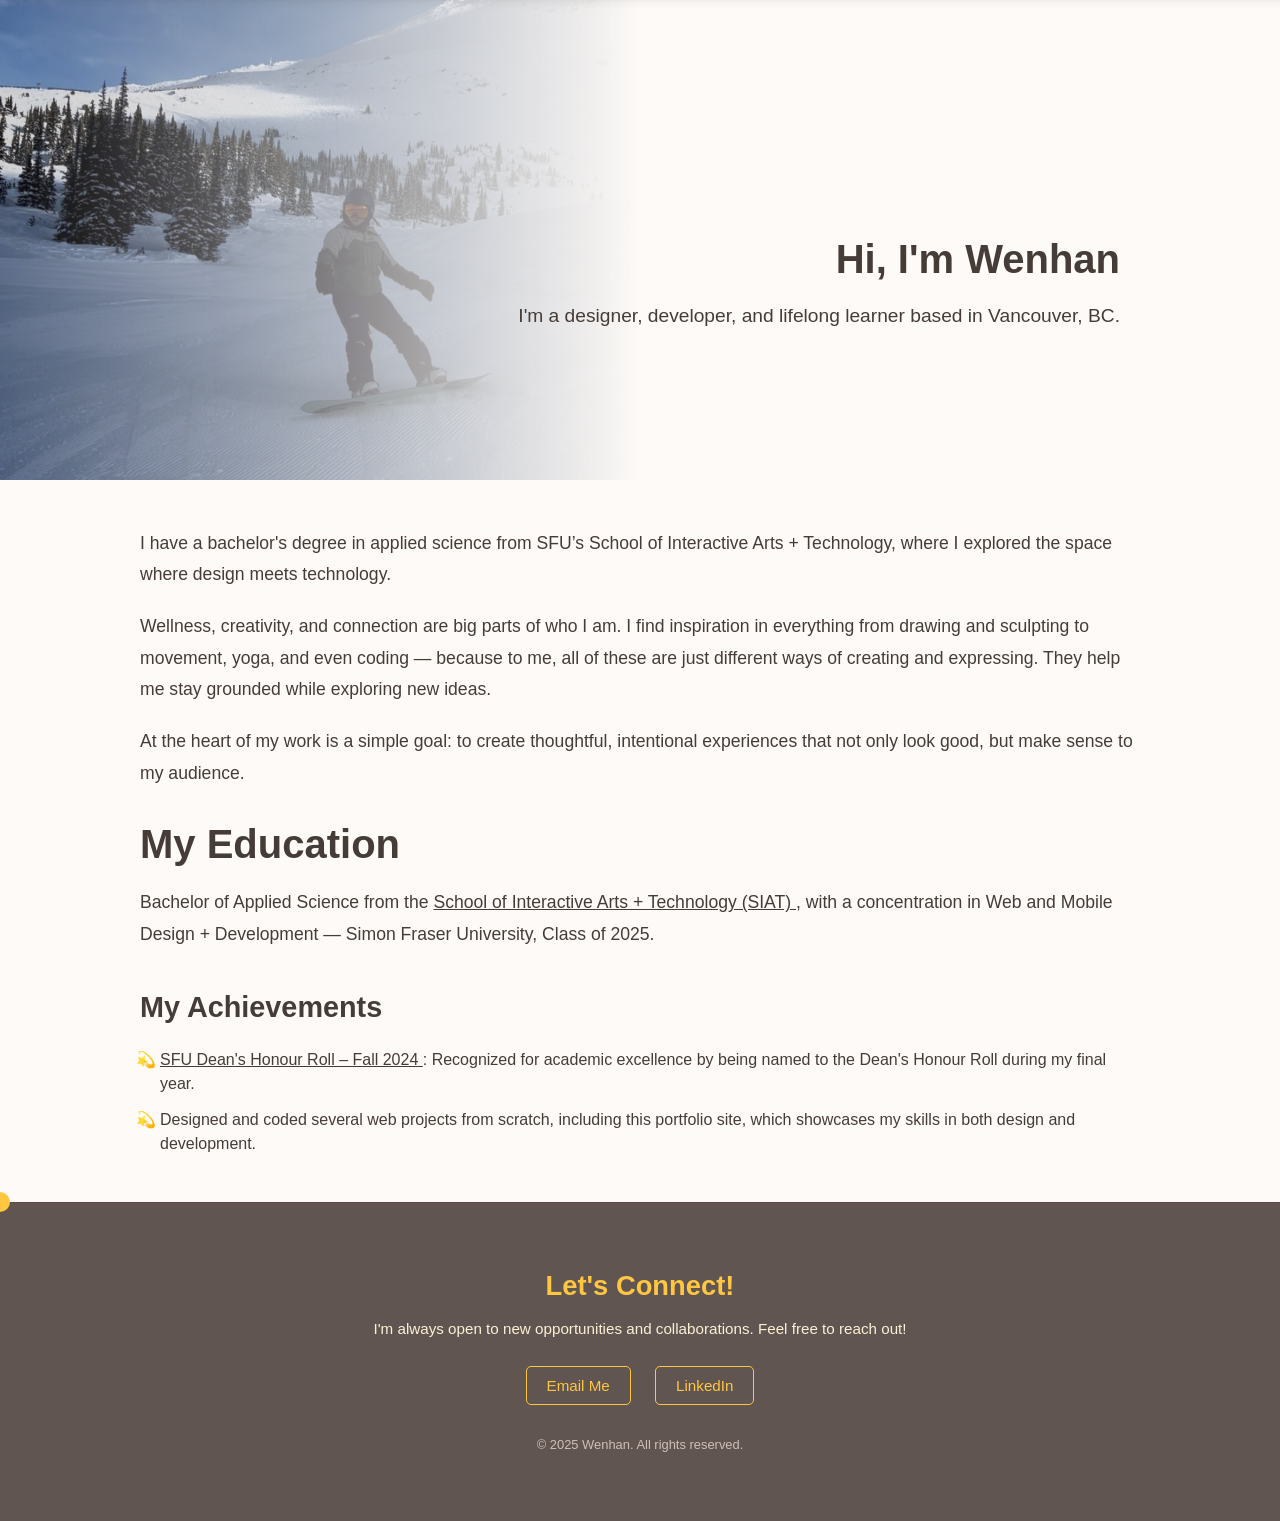
==== commit 3fe60b37: "Update about.html" ====
--- a/about.html
+++ b/about.html
@@ -61,7 +61,7 @@
     
     
     <p>
-      I’ve recently graduated with a bachelor's degree in applied science from SFU’s School of Interactive Arts + Technology, where I’ve been exploring the space where design meets technology.
+      I have a bachelor's degree in applied science from SFU’s School of Interactive Arts + Technology, where I explored the space where design meets technology.
     </p>
 
     <p>
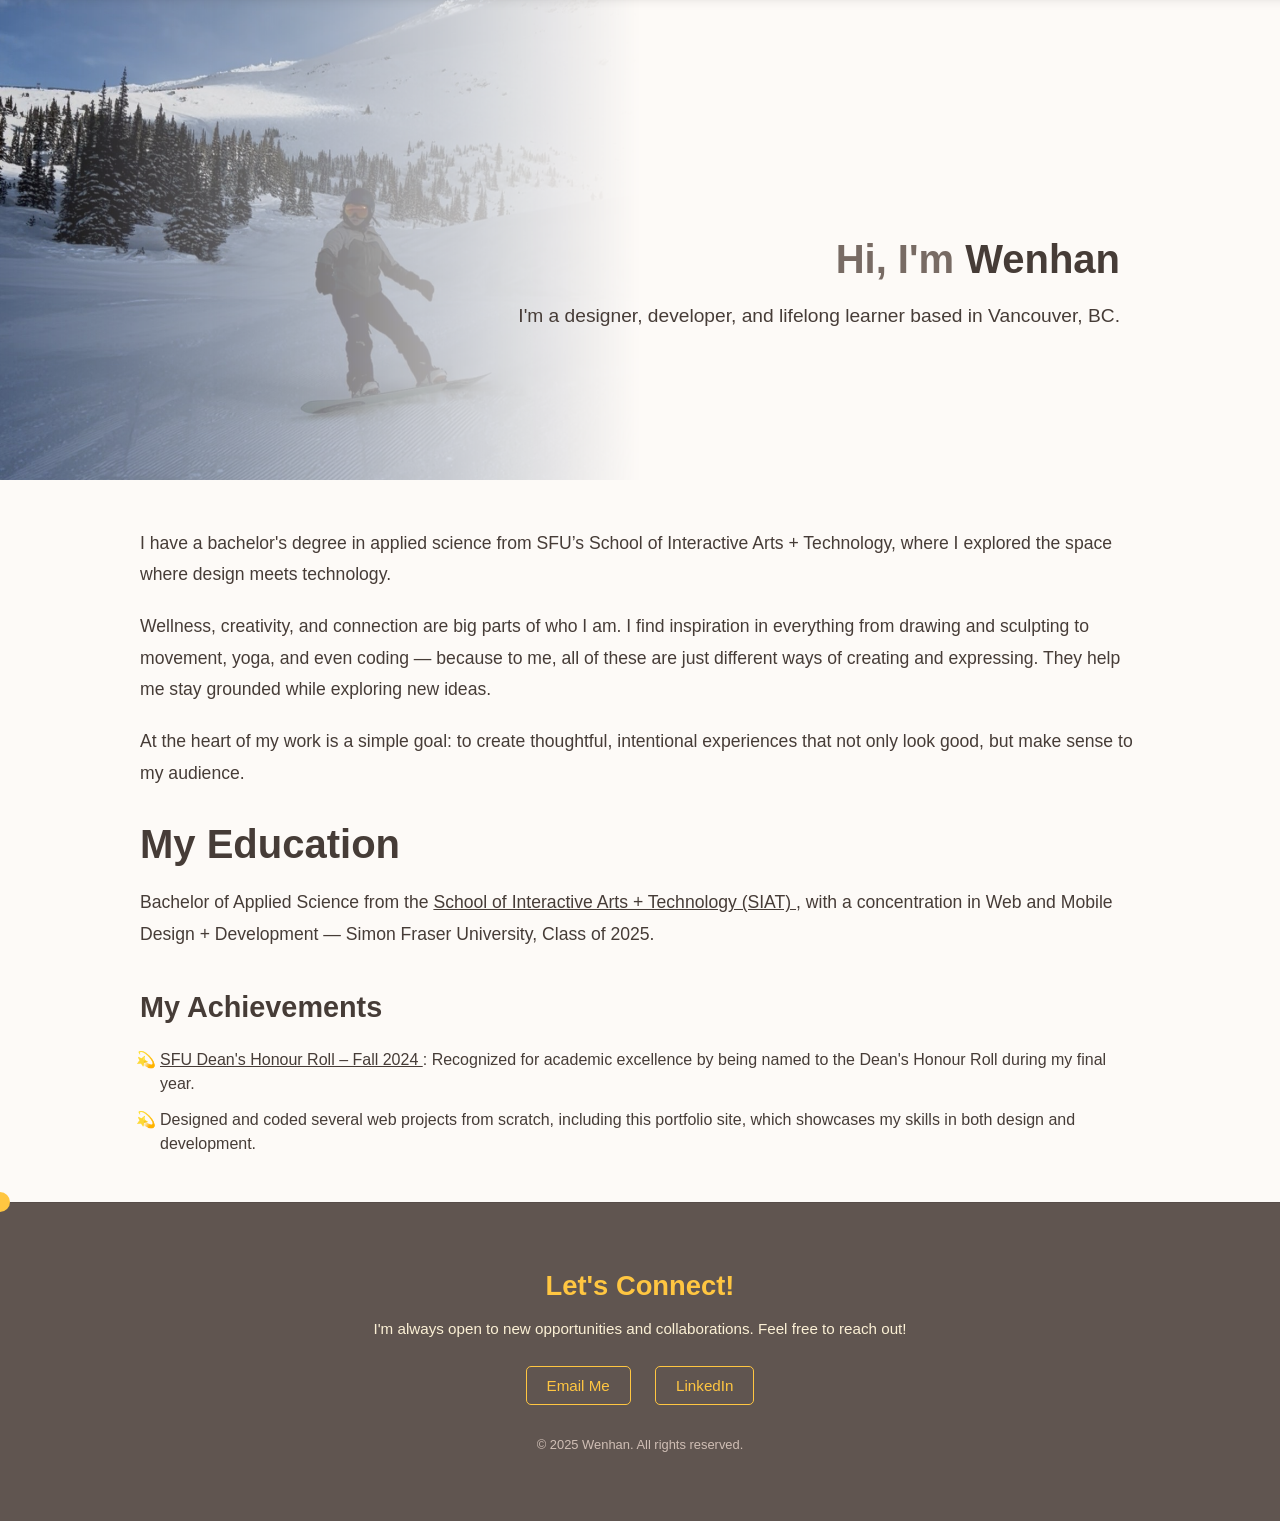
==== commit 606fb247: "adding bottom nav to all project pages" ====
--- a/about.html
+++ b/about.html
@@ -13,9 +13,6 @@
         <nav>
             <ul>
                 <li><a href="index.html">Home</a></li>
-                <li><a href="index.html#creative-projects">Creative + UX</a></li>
-                <li><a href="index.html#technical-projects">Dev + AI</a></li>
-                <li><a href="about.html">About</a></li>
             </ul>
         </nav>
     </header>
@@ -38,7 +35,7 @@
             </div>
 
         <div class="about-intro">
-            <h1>Hi, I'm Wenhan</h1>
+            <h1>Hi, I'm <a href = "https://www.linkedin.com/in/w3nhan/" target="_blank">Wenhan</a></h1>
             <p>
                 I'm a designer, developer, and lifelong learner based in Vancouver, BC.
             </p>
--- a/styles.css
+++ b/styles.css
@@ -73,7 +73,7 @@
 }
 
 nav ul li a:hover {
-  color: rgb(255, 242, 242);
+  color: rgb(255, 198, 65);
   transform: translateY(-2px); /* Slight lift effect */
 }
 
@@ -364,7 +364,6 @@
     }
 
     .about-intro {
-        /* This ensures the text centers up nicely once the image is gone */
         padding-right: 0; 
         text-align: center; 
         margin: 0 auto;
@@ -389,7 +388,6 @@
 }
 
 .intro-text a {
-  color:  rgb(120, 107, 100);
   transition: color 0.3s ease, text-shadow 0.3s ease;
 }
 
@@ -492,7 +490,7 @@
 }
 
 #creative-projects {
-    padding: 40px 20px; 
+    padding: 20px; 
     text-align: center; 
     position: relative; 
     overflow: hidden; 
@@ -532,7 +530,7 @@
 
 
 #technical-projects {
-    padding: 40px 20px; 
+    padding: 20px; 
     text-align: center; 
     position: relative; 
     overflow: hidden; 
@@ -550,10 +548,10 @@
     display: flex; 
     flex-direction: row; 
     align-items: center; 
-    background-color: rgba(253, 250, 247, 0.7);
+    background-color: rgba(255, 255, 255, 0.9);
     border-radius: 10px;
     padding: 30px;
-    margin-bottom: 60px; 
+    margin-bottom: 10px; 
     box-shadow: 0 5px 15px rgba(70, 60, 55, 0.221);
 }
 
@@ -706,7 +704,7 @@
 
     .project-tags span {
         padding: 4px 8px;
-        font-size: 0.8em;
+        /* font-size: 0.8em; */
         font-weight:normal;
     }
 
@@ -878,6 +876,52 @@
     opacity: 1; /* Show on hover */
 }
 
+/* Previous / Next project navigation */
+.project-nav {
+  display: flex;
+  justify-content: space-between;
+  gap: 16px;
+  max-width: 900px;
+  margin: 0 auto 60px;
+  padding: 0 20px;
+}
+
+.project-nav-link {
+  flex: 1;
+  display: flex;
+  flex-direction: column;
+  gap: 4px;
+  padding: 18px 24px;
+  background-color: rgba(255, 255, 255, 0.9);
+  border-radius: 10px;
+  box-shadow: 0 2px 10px rgba(70, 60, 55, 0.15);
+  transition: transform 0.2s ease, box-shadow 0.2s ease;
+}
+
+.project-nav-link:hover {
+  transform: translateY(-3px);
+  box-shadow: 0 8px 20px rgba(70, 60, 55, 0.3);
+}
+
+.project-nav-link.prev { text-align: left; }
+.project-nav-link.next { text-align: right; }
+
+.project-nav-label {
+  font-size: 0.85rem;
+  color: rgb(150, 135, 128);
+}
+
+.project-nav-title {
+  font-size: 1.1rem;
+  font-weight: 600;
+  color: rgb(96, 85, 80);
+}
+
+@media (max-width: 768px) {
+  .project-nav { gap: 10px; padding: 0 15px; margin-bottom: 40px; }
+  .project-nav-link { padding: 14px 16px; }
+  .project-nav-title { font-size: 0.95rem; }
+}
 
 
 /* Project Content Sections */
@@ -1080,10 +1124,19 @@
 .about-intro h1 {
   font-size: 2.5rem;
   margin-bottom: 0.5rem;
-  color: rgb(70, 60, 55);
-  /* padding-right: 10rem; */
-
-}
+  color: rgb(120, 107, 100);
+
+
+}
+
+    .about-intro a {
+        color: rgb(70, 60, 55);
+      transition: color 0.3s ease, text-shadow 0.3s ease;}
+
+    .about-intro a:hover {
+    color: rgb(120, 107, 100);
+    text-shadow: rgba(150, 135, 128, 0.471) 0px -10px, rgb(255, 241, 173) 0px 0px 5px;
+    }
 
 .about-intro p {
   font-size: 1.2rem;
@@ -1191,11 +1244,78 @@
     }
 }
 
-/* If you want specific changes for phones (under 1000px), add them here */
-@media (max-width: 1000px) {
-    .about-intro {
-        padding-right: 20px; /* Slightly less padding for smaller screens */
-    }
+
+  .mobile-pill { display: none; }
+
+@media (max-width: 768px) {
+  .hide-mobile { display: none; }
+
+.mobile-pill {
+  background: rgba(96, 85, 80, 0.9);   
+}
+
+.pill-link {
+  color: rgb(251, 240, 213);           /* cream */
+}
+
+.pill-link.active {
+  background: rgb(255, 198, 65);       /* your cursor/footer yellow */
+  color: rgb(70, 60, 55);
+}
+
+  html { scroll-behavior: smooth; }
+
+  #creative-projects,
+  #technical-projects { scroll-margin-top: 70px; } /* match your header height */
+
+@media (hover: none), (pointer: coarse) {
+  #circularcursor { display: none; }
+  body, a, a:hover { cursor: auto; }
+}
+}
+
+@media (max-width: 768px) {
+  #creative-projects,
+  #technical-projects { padding: 30px 12px; }
+
+  .project-list {
+    display: grid;
+    grid-template-columns: repeat(2, 1fr);
+    gap: 12px;
   }
 
-
+  .project-item {
+    margin-bottom: 0;          /* grid gap handles spacing now */
+    padding: 10px;
+    box-sizing: border-box;
+    align-items: stretch;
+    justify-content: flex-start;
+  }
+
+  .project-image-wrapper {
+    flex: none;
+    margin: 0 0 10px 0;
+  }
+
+  .project-details {
+    flex: 1;
+
+  }
+
+  .project-details h3 {
+    font-size: 1rem;
+    line-height: 1.3;
+  }
+
+  /* keep only the first two tags */
+  .project-tags { margin-bottom: 0; }
+  .project-tags span:nth-child(n+3) { display: none; }
+  .project-tags span { font-size: 0.9em;  padding: 3px 8px; }
+
+  /* the whole card is already clickable, so drop the text and button */
+  .project-details p,
+  .view-project-button { display: none; }
+
+  /* no zoom on tap */
+  .clickable-project:hover { transform: none; }
+}
